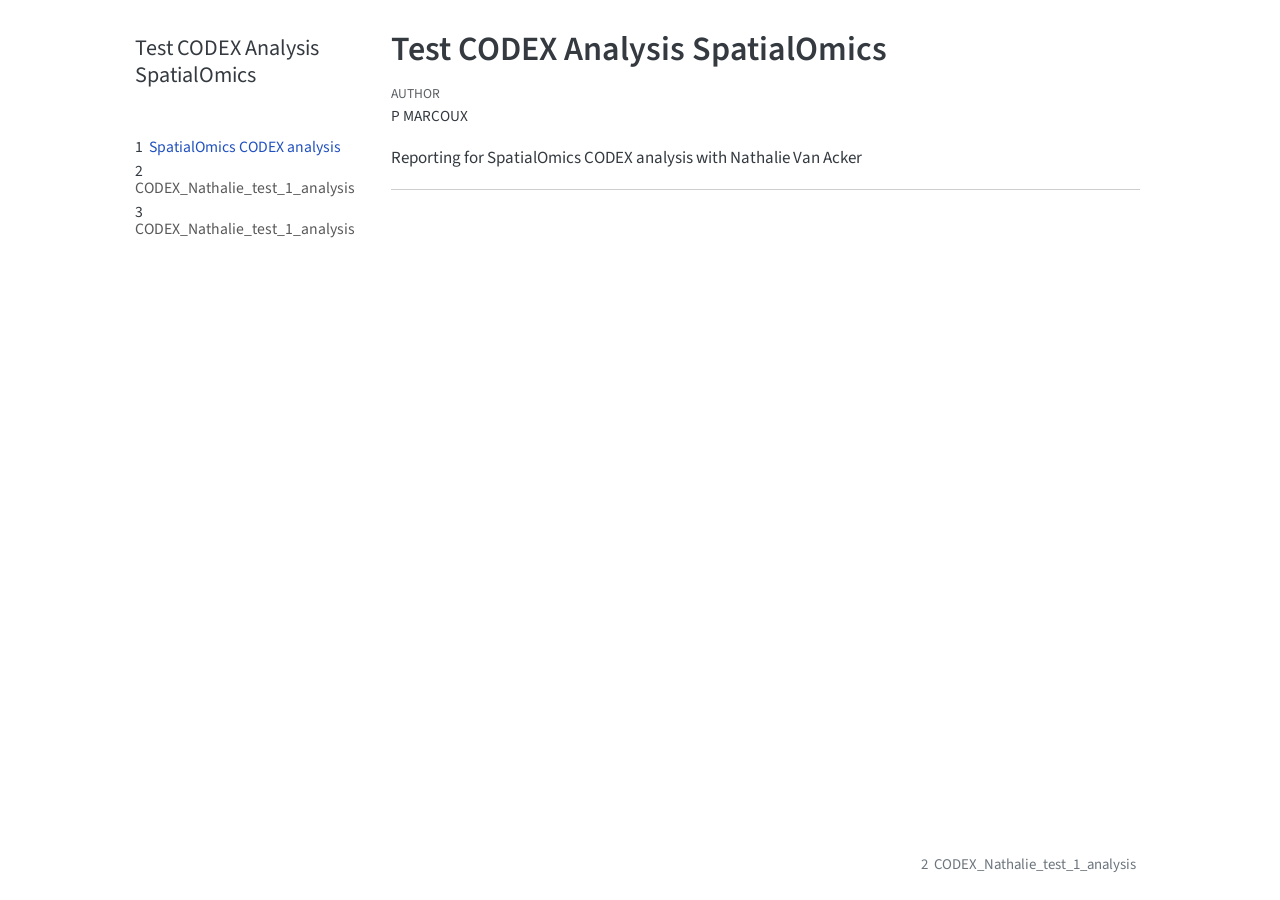
==== index.html @ 2df76d73 "Built site for gh-pages" ====
<!DOCTYPE html>
<html xmlns="http://www.w3.org/1999/xhtml" lang="en" xml:lang="en"><head>

<meta charset="utf-8">
<meta name="generator" content="quarto-1.6.42">

<meta name="viewport" content="width=device-width, initial-scale=1.0, user-scalable=yes">

<meta name="author" content="P MARCOUX">

<title>Test CODEX Analysis SpatialOmics</title>
<style>
code{white-space: pre-wrap;}
span.smallcaps{font-variant: small-caps;}
div.columns{display: flex; gap: min(4vw, 1.5em);}
div.column{flex: auto; overflow-x: auto;}
div.hanging-indent{margin-left: 1.5em; text-indent: -1.5em;}
ul.task-list{list-style: none;}
ul.task-list li input[type="checkbox"] {
  width: 0.8em;
  margin: 0 0.8em 0.2em -1em; /* quarto-specific, see https://github.com/quarto-dev/quarto-cli/issues/4556 */ 
  vertical-align: middle;
}
</style>


<script src="site_libs/quarto-nav/quarto-nav.js"></script>
<script src="site_libs/quarto-nav/headroom.min.js"></script>
<script src="site_libs/clipboard/clipboard.min.js"></script>
<script src="site_libs/quarto-search/autocomplete.umd.js"></script>
<script src="site_libs/quarto-search/fuse.min.js"></script>
<script src="site_libs/quarto-search/quarto-search.js"></script>
<meta name="quarto:offset" content="./">
<link href="./CODEX_Nathalie_test_1_analysis.html" rel="next">
<script src="site_libs/quarto-html/quarto.js"></script>
<script src="site_libs/quarto-html/popper.min.js"></script>
<script src="site_libs/quarto-html/tippy.umd.min.js"></script>
<script src="site_libs/quarto-html/anchor.min.js"></script>
<link href="site_libs/quarto-html/tippy.css" rel="stylesheet">
<link href="site_libs/quarto-html/quarto-syntax-highlighting-2f5df379a58b258e96c21c0638c20c03.css" rel="stylesheet" id="quarto-text-highlighting-styles">
<script src="site_libs/bootstrap/bootstrap.min.js"></script>
<link href="site_libs/bootstrap/bootstrap-icons.css" rel="stylesheet">
<link href="site_libs/bootstrap/bootstrap-05e50158eac16e12f5bbb99f913328eb.min.css" rel="stylesheet" append-hash="true" id="quarto-bootstrap" data-mode="light">
<script id="quarto-search-options" type="application/json">{
  "location": "sidebar",
  "copy-button": false,
  "collapse-after": 3,
  "panel-placement": "start",
  "type": "textbox",
  "limit": 50,
  "keyboard-shortcut": [
    "f",
    "/",
    "s"
  ],
  "show-item-context": false,
  "language": {
    "search-no-results-text": "No results",
    "search-matching-documents-text": "matching documents",
    "search-copy-link-title": "Copy link to search",
    "search-hide-matches-text": "Hide additional matches",
    "search-more-match-text": "more match in this document",
    "search-more-matches-text": "more matches in this document",
    "search-clear-button-title": "Clear",
    "search-text-placeholder": "",
    "search-detached-cancel-button-title": "Cancel",
    "search-submit-button-title": "Submit",
    "search-label": "Search"
  }
}</script>


</head>

<body class="nav-sidebar floating fullcontent">

<div id="quarto-search-results"></div>
  <header id="quarto-header" class="headroom fixed-top">
  <nav class="quarto-secondary-nav">
    <div class="container-fluid d-flex">
      <button type="button" class="quarto-btn-toggle btn" data-bs-toggle="collapse" role="button" data-bs-target=".quarto-sidebar-collapse-item" aria-controls="quarto-sidebar" aria-expanded="false" aria-label="Toggle sidebar navigation" onclick="if (window.quartoToggleHeadroom) { window.quartoToggleHeadroom(); }">
        <i class="bi bi-layout-text-sidebar-reverse"></i>
      </button>
        <nav class="quarto-page-breadcrumbs" aria-label="breadcrumb"><ol class="breadcrumb"><li class="breadcrumb-item"><a href="./index.html"><span class="chapter-number">1</span>&nbsp; <span class="chapter-title">SpatialOmics CODEX analysis</span></a></li></ol></nav>
        <a class="flex-grow-1" role="navigation" data-bs-toggle="collapse" data-bs-target=".quarto-sidebar-collapse-item" aria-controls="quarto-sidebar" aria-expanded="false" aria-label="Toggle sidebar navigation" onclick="if (window.quartoToggleHeadroom) { window.quartoToggleHeadroom(); }">      
        </a>
      <button type="button" class="btn quarto-search-button" aria-label="Search" onclick="window.quartoOpenSearch();">
        <i class="bi bi-search"></i>
      </button>
    </div>
  </nav>
</header>
<!-- content -->
<div id="quarto-content" class="quarto-container page-columns page-rows-contents page-layout-article">
<!-- sidebar -->
  <nav id="quarto-sidebar" class="sidebar collapse collapse-horizontal quarto-sidebar-collapse-item sidebar-navigation floating overflow-auto">
    <div class="pt-lg-2 mt-2 text-left sidebar-header">
    <div class="sidebar-title mb-0 py-0">
      <a href="./">Test CODEX Analysis SpatialOmics</a> 
    </div>
      </div>
        <div class="mt-2 flex-shrink-0 align-items-center">
        <div class="sidebar-search">
        <div id="quarto-search" class="" title="Search"></div>
        </div>
        </div>
    <div class="sidebar-menu-container"> 
    <ul class="list-unstyled mt-1">
        <li class="sidebar-item">
  <div class="sidebar-item-container"> 
  <a href="./index.html" class="sidebar-item-text sidebar-link active">
 <span class="menu-text"><span class="chapter-number">1</span>&nbsp; <span class="chapter-title">SpatialOmics CODEX analysis</span></span></a>
  </div>
</li>
        <li class="sidebar-item">
  <div class="sidebar-item-container"> 
  <a href="./CODEX_Nathalie_test_1_analysis.html" class="sidebar-item-text sidebar-link">
 <span class="menu-text"><span class="chapter-number">2</span>&nbsp; <span class="chapter-title">CODEX_Nathalie_test_1_analysis</span></span></a>
  </div>
</li>
        <li class="sidebar-item">
  <div class="sidebar-item-container"> 
  <a href="./CODEX_Nathalie_test_2_analysis.html" class="sidebar-item-text sidebar-link">
 <span class="menu-text"><span class="chapter-number">3</span>&nbsp; <span class="chapter-title">CODEX_Nathalie_test_1_analysis</span></span></a>
  </div>
</li>
    </ul>
    </div>
</nav>
<div id="quarto-sidebar-glass" class="quarto-sidebar-collapse-item" data-bs-toggle="collapse" data-bs-target=".quarto-sidebar-collapse-item"></div>
<!-- margin-sidebar -->
    
<!-- main -->
<main class="content" id="quarto-document-content">

<header id="title-block-header" class="quarto-title-block default">
<div class="quarto-title">
<h1 class="title">Test CODEX Analysis SpatialOmics</h1>
</div>



<div class="quarto-title-meta">

    <div>
    <div class="quarto-title-meta-heading">Author</div>
    <div class="quarto-title-meta-contents">
             <p>P MARCOUX </p>
          </div>
  </div>
    
  
    
  </div>
  


</header>


<p>Reporting for SpatialOmics CODEX analysis with Nathalie Van Acker</p>
<hr>



</main> <!-- /main -->
<script id="quarto-html-after-body" type="application/javascript">
window.document.addEventListener("DOMContentLoaded", function (event) {
  const toggleBodyColorMode = (bsSheetEl) => {
    const mode = bsSheetEl.getAttribute("data-mode");
    const bodyEl = window.document.querySelector("body");
    if (mode === "dark") {
      bodyEl.classList.add("quarto-dark");
      bodyEl.classList.remove("quarto-light");
    } else {
      bodyEl.classList.add("quarto-light");
      bodyEl.classList.remove("quarto-dark");
    }
  }
  const toggleBodyColorPrimary = () => {
    const bsSheetEl = window.document.querySelector("link#quarto-bootstrap");
    if (bsSheetEl) {
      toggleBodyColorMode(bsSheetEl);
    }
  }
  toggleBodyColorPrimary();  
  const icon = "";
  const anchorJS = new window.AnchorJS();
  anchorJS.options = {
    placement: 'right',
    icon: icon
  };
  anchorJS.add('.anchored');
  const isCodeAnnotation = (el) => {
    for (const clz of el.classList) {
      if (clz.startsWith('code-annotation-')) {                     
        return true;
      }
    }
    return false;
  }
  const onCopySuccess = function(e) {
    // button target
    const button = e.trigger;
    // don't keep focus
    button.blur();
    // flash "checked"
    button.classList.add('code-copy-button-checked');
    var currentTitle = button.getAttribute("title");
    button.setAttribute("title", "Copied!");
    let tooltip;
    if (window.bootstrap) {
      button.setAttribute("data-bs-toggle", "tooltip");
      button.setAttribute("data-bs-placement", "left");
      button.setAttribute("data-bs-title", "Copied!");
      tooltip = new bootstrap.Tooltip(button, 
        { trigger: "manual", 
          customClass: "code-copy-button-tooltip",
          offset: [0, -8]});
      tooltip.show();    
    }
    setTimeout(function() {
      if (tooltip) {
        tooltip.hide();
        button.removeAttribute("data-bs-title");
        button.removeAttribute("data-bs-toggle");
        button.removeAttribute("data-bs-placement");
      }
      button.setAttribute("title", currentTitle);
      button.classList.remove('code-copy-button-checked');
    }, 1000);
    // clear code selection
    e.clearSelection();
  }
  const getTextToCopy = function(trigger) {
      const codeEl = trigger.previousElementSibling.cloneNode(true);
      for (const childEl of codeEl.children) {
        if (isCodeAnnotation(childEl)) {
          childEl.remove();
        }
      }
      return codeEl.innerText;
  }
  const clipboard = new window.ClipboardJS('.code-copy-button:not([data-in-quarto-modal])', {
    text: getTextToCopy
  });
  clipboard.on('success', onCopySuccess);
  if (window.document.getElementById('quarto-embedded-source-code-modal')) {
    const clipboardModal = new window.ClipboardJS('.code-copy-button[data-in-quarto-modal]', {
      text: getTextToCopy,
      container: window.document.getElementById('quarto-embedded-source-code-modal')
    });
    clipboardModal.on('success', onCopySuccess);
  }
    var localhostRegex = new RegExp(/^(?:http|https):\/\/localhost\:?[0-9]*\//);
    var mailtoRegex = new RegExp(/^mailto:/);
      var filterRegex = new RegExp('/' + window.location.host + '/');
    var isInternal = (href) => {
        return filterRegex.test(href) || localhostRegex.test(href) || mailtoRegex.test(href);
    }
    // Inspect non-navigation links and adorn them if external
 	var links = window.document.querySelectorAll('a[href]:not(.nav-link):not(.navbar-brand):not(.toc-action):not(.sidebar-link):not(.sidebar-item-toggle):not(.pagination-link):not(.no-external):not([aria-hidden]):not(.dropdown-item):not(.quarto-navigation-tool):not(.about-link)');
    for (var i=0; i<links.length; i++) {
      const link = links[i];
      if (!isInternal(link.href)) {
        // undo the damage that might have been done by quarto-nav.js in the case of
        // links that we want to consider external
        if (link.dataset.originalHref !== undefined) {
          link.href = link.dataset.originalHref;
        }
      }
    }
  function tippyHover(el, contentFn, onTriggerFn, onUntriggerFn) {
    const config = {
      allowHTML: true,
      maxWidth: 500,
      delay: 100,
      arrow: false,
      appendTo: function(el) {
          return el.parentElement;
      },
      interactive: true,
      interactiveBorder: 10,
      theme: 'quarto',
      placement: 'bottom-start',
    };
    if (contentFn) {
      config.content = contentFn;
    }
    if (onTriggerFn) {
      config.onTrigger = onTriggerFn;
    }
    if (onUntriggerFn) {
      config.onUntrigger = onUntriggerFn;
    }
    window.tippy(el, config); 
  }
  const noterefs = window.document.querySelectorAll('a[role="doc-noteref"]');
  for (var i=0; i<noterefs.length; i++) {
    const ref = noterefs[i];
    tippyHover(ref, function() {
      // use id or data attribute instead here
      let href = ref.getAttribute('data-footnote-href') || ref.getAttribute('href');
      try { href = new URL(href).hash; } catch {}
      const id = href.replace(/^#\/?/, "");
      const note = window.document.getElementById(id);
      if (note) {
        return note.innerHTML;
      } else {
        return "";
      }
    });
  }
  const xrefs = window.document.querySelectorAll('a.quarto-xref');
  const processXRef = (id, note) => {
    // Strip column container classes
    const stripColumnClz = (el) => {
      el.classList.remove("page-full", "page-columns");
      if (el.children) {
        for (const child of el.children) {
          stripColumnClz(child);
        }
      }
    }
    stripColumnClz(note)
    if (id === null || id.startsWith('sec-')) {
      // Special case sections, only their first couple elements
      const container = document.createElement("div");
      if (note.children && note.children.length > 2) {
        container.appendChild(note.children[0].cloneNode(true));
        for (let i = 1; i < note.children.length; i++) {
          const child = note.children[i];
          if (child.tagName === "P" && child.innerText === "") {
            continue;
          } else {
            container.appendChild(child.cloneNode(true));
            break;
          }
        }
        if (window.Quarto?.typesetMath) {
          window.Quarto.typesetMath(container);
        }
        return container.innerHTML
      } else {
        if (window.Quarto?.typesetMath) {
          window.Quarto.typesetMath(note);
        }
        return note.innerHTML;
      }
    } else {
      // Remove any anchor links if they are present
      const anchorLink = note.querySelector('a.anchorjs-link');
      if (anchorLink) {
        anchorLink.remove();
      }
      if (window.Quarto?.typesetMath) {
        window.Quarto.typesetMath(note);
      }
      if (note.classList.contains("callout")) {
        return note.outerHTML;
      } else {
        return note.innerHTML;
      }
    }
  }
  for (var i=0; i<xrefs.length; i++) {
    const xref = xrefs[i];
    tippyHover(xref, undefined, function(instance) {
      instance.disable();
      let url = xref.getAttribute('href');
      let hash = undefined; 
      if (url.startsWith('#')) {
        hash = url;
      } else {
        try { hash = new URL(url).hash; } catch {}
      }
      if (hash) {
        const id = hash.replace(/^#\/?/, "");
        const note = window.document.getElementById(id);
        if (note !== null) {
          try {
            const html = processXRef(id, note.cloneNode(true));
            instance.setContent(html);
          } finally {
            instance.enable();
            instance.show();
          }
        } else {
          // See if we can fetch this
          fetch(url.split('#')[0])
          .then(res => res.text())
          .then(html => {
            const parser = new DOMParser();
            const htmlDoc = parser.parseFromString(html, "text/html");
            const note = htmlDoc.getElementById(id);
            if (note !== null) {
              const html = processXRef(id, note);
              instance.setContent(html);
            } 
          }).finally(() => {
            instance.enable();
            instance.show();
          });
        }
      } else {
        // See if we can fetch a full url (with no hash to target)
        // This is a special case and we should probably do some content thinning / targeting
        fetch(url)
        .then(res => res.text())
        .then(html => {
          const parser = new DOMParser();
          const htmlDoc = parser.parseFromString(html, "text/html");
          const note = htmlDoc.querySelector('main.content');
          if (note !== null) {
            // This should only happen for chapter cross references
            // (since there is no id in the URL)
            // remove the first header
            if (note.children.length > 0 && note.children[0].tagName === "HEADER") {
              note.children[0].remove();
            }
            const html = processXRef(null, note);
            instance.setContent(html);
          } 
        }).finally(() => {
          instance.enable();
          instance.show();
        });
      }
    }, function(instance) {
    });
  }
      let selectedAnnoteEl;
      const selectorForAnnotation = ( cell, annotation) => {
        let cellAttr = 'data-code-cell="' + cell + '"';
        let lineAttr = 'data-code-annotation="' +  annotation + '"';
        const selector = 'span[' + cellAttr + '][' + lineAttr + ']';
        return selector;
      }
      const selectCodeLines = (annoteEl) => {
        const doc = window.document;
        const targetCell = annoteEl.getAttribute("data-target-cell");
        const targetAnnotation = annoteEl.getAttribute("data-target-annotation");
        const annoteSpan = window.document.querySelector(selectorForAnnotation(targetCell, targetAnnotation));
        const lines = annoteSpan.getAttribute("data-code-lines").split(",");
        const lineIds = lines.map((line) => {
          return targetCell + "-" + line;
        })
        let top = null;
        let height = null;
        let parent = null;
        if (lineIds.length > 0) {
            //compute the position of the single el (top and bottom and make a div)
            const el = window.document.getElementById(lineIds[0]);
            top = el.offsetTop;
            height = el.offsetHeight;
            parent = el.parentElement.parentElement;
          if (lineIds.length > 1) {
            const lastEl = window.document.getElementById(lineIds[lineIds.length - 1]);
            const bottom = lastEl.offsetTop + lastEl.offsetHeight;
            height = bottom - top;
          }
          if (top !== null && height !== null && parent !== null) {
            // cook up a div (if necessary) and position it 
            let div = window.document.getElementById("code-annotation-line-highlight");
            if (div === null) {
              div = window.document.createElement("div");
              div.setAttribute("id", "code-annotation-line-highlight");
              div.style.position = 'absolute';
              parent.appendChild(div);
            }
            div.style.top = top - 2 + "px";
            div.style.height = height + 4 + "px";
            div.style.left = 0;
            let gutterDiv = window.document.getElementById("code-annotation-line-highlight-gutter");
            if (gutterDiv === null) {
              gutterDiv = window.document.createElement("div");
              gutterDiv.setAttribute("id", "code-annotation-line-highlight-gutter");
              gutterDiv.style.position = 'absolute';
              const codeCell = window.document.getElementById(targetCell);
              const gutter = codeCell.querySelector('.code-annotation-gutter');
              gutter.appendChild(gutterDiv);
            }
            gutterDiv.style.top = top - 2 + "px";
            gutterDiv.style.height = height + 4 + "px";
          }
          selectedAnnoteEl = annoteEl;
        }
      };
      const unselectCodeLines = () => {
        const elementsIds = ["code-annotation-line-highlight", "code-annotation-line-highlight-gutter"];
        elementsIds.forEach((elId) => {
          const div = window.document.getElementById(elId);
          if (div) {
            div.remove();
          }
        });
        selectedAnnoteEl = undefined;
      };
        // Handle positioning of the toggle
    window.addEventListener(
      "resize",
      throttle(() => {
        elRect = undefined;
        if (selectedAnnoteEl) {
          selectCodeLines(selectedAnnoteEl);
        }
      }, 10)
    );
    function throttle(fn, ms) {
    let throttle = false;
    let timer;
      return (...args) => {
        if(!throttle) { // first call gets through
            fn.apply(this, args);
            throttle = true;
        } else { // all the others get throttled
            if(timer) clearTimeout(timer); // cancel #2
            timer = setTimeout(() => {
              fn.apply(this, args);
              timer = throttle = false;
            }, ms);
        }
      };
    }
      // Attach click handler to the DT
      const annoteDls = window.document.querySelectorAll('dt[data-target-cell]');
      for (const annoteDlNode of annoteDls) {
        annoteDlNode.addEventListener('click', (event) => {
          const clickedEl = event.target;
          if (clickedEl !== selectedAnnoteEl) {
            unselectCodeLines();
            const activeEl = window.document.querySelector('dt[data-target-cell].code-annotation-active');
            if (activeEl) {
              activeEl.classList.remove('code-annotation-active');
            }
            selectCodeLines(clickedEl);
            clickedEl.classList.add('code-annotation-active');
          } else {
            // Unselect the line
            unselectCodeLines();
            clickedEl.classList.remove('code-annotation-active');
          }
        });
      }
  const findCites = (el) => {
    const parentEl = el.parentElement;
    if (parentEl) {
      const cites = parentEl.dataset.cites;
      if (cites) {
        return {
          el,
          cites: cites.split(' ')
        };
      } else {
        return findCites(el.parentElement)
      }
    } else {
      return undefined;
    }
  };
  var bibliorefs = window.document.querySelectorAll('a[role="doc-biblioref"]');
  for (var i=0; i<bibliorefs.length; i++) {
    const ref = bibliorefs[i];
    const citeInfo = findCites(ref);
    if (citeInfo) {
      tippyHover(citeInfo.el, function() {
        var popup = window.document.createElement('div');
        citeInfo.cites.forEach(function(cite) {
          var citeDiv = window.document.createElement('div');
          citeDiv.classList.add('hanging-indent');
          citeDiv.classList.add('csl-entry');
          var biblioDiv = window.document.getElementById('ref-' + cite);
          if (biblioDiv) {
            citeDiv.innerHTML = biblioDiv.innerHTML;
          }
          popup.appendChild(citeDiv);
        });
        return popup.innerHTML;
      });
    }
  }
});
</script>
<nav class="page-navigation">
  <div class="nav-page nav-page-previous">
  </div>
  <div class="nav-page nav-page-next">
      <a href="./CODEX_Nathalie_test_1_analysis.html" class="pagination-link" aria-label="CODEX_Nathalie_test_1_analysis">
        <span class="nav-page-text"><span class="chapter-number">2</span>&nbsp; <span class="chapter-title">CODEX_Nathalie_test_1_analysis</span></span> <i class="bi bi-arrow-right-short"></i>
      </a>
  </div>
</nav>
</div> <!-- /content -->




</body></html>
---- site_libs/quarto-html/tippy.css ----
.tippy-box[data-animation=fade][data-state=hidden]{opacity:0}[data-tippy-root]{max-width:calc(100vw - 10px)}.tippy-box{position:relative;background-color:#333;color:#fff;border-radius:4px;font-size:14px;line-height:1.4;white-space:normal;outline:0;transition-property:transform,visibility,opacity}.tippy-box[data-placement^=top]>.tippy-arrow{bottom:0}.tippy-box[data-placement^=top]>.tippy-arrow:before{bottom:-7px;left:0;border-width:8px 8px 0;border-top-color:initial;transform-origin:center top}.tippy-box[data-placement^=bottom]>.tippy-arrow{top:0}.tippy-box[data-placement^=bottom]>.tippy-arrow:before{top:-7px;left:0;border-width:0 8px 8px;border-bottom-color:initial;transform-origin:center bottom}.tippy-box[data-placement^=left]>.tippy-arrow{right:0}.tippy-box[data-placement^=left]>.tippy-arrow:before{border-width:8px 0 8px 8px;border-left-color:initial;right:-7px;transform-origin:center left}.tippy-box[data-placement^=right]>.tippy-arrow{left:0}.tippy-box[data-placement^=right]>.tippy-arrow:before{left:-7px;border-width:8px 8px 8px 0;border-right-color:initial;transform-origin:center right}.tippy-box[data-inertia][data-state=visible]{transition-timing-function:cubic-bezier(.54,1.5,.38,1.11)}.tippy-arrow{width:16px;height:16px;color:#333}.tippy-arrow:before{content:"";position:absolute;border-color:transparent;border-style:solid}.tippy-content{position:relative;padding:5px 9px;z-index:1}
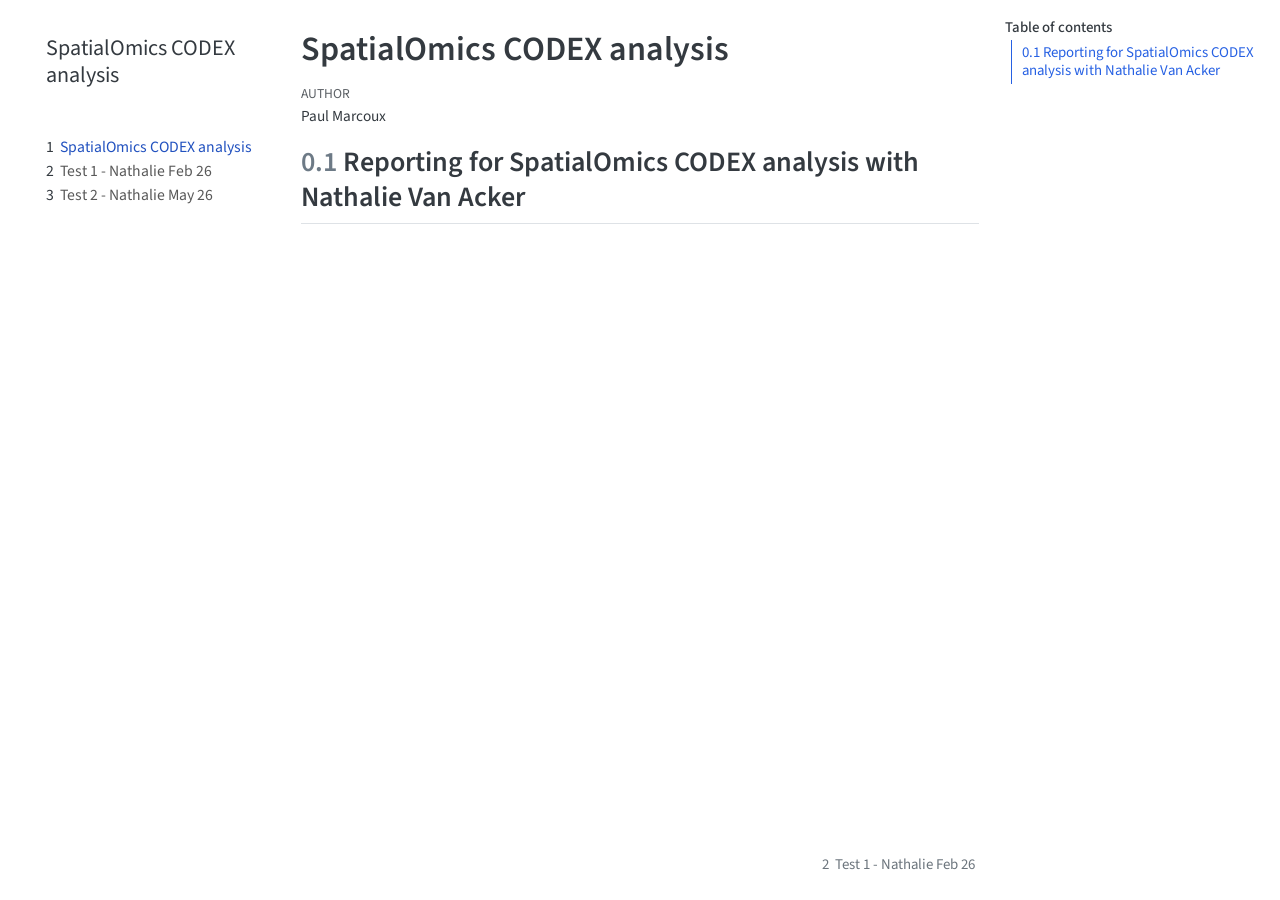
==== commit 8e96398b: "Built site for gh-pages" ====
--- a/index.html
+++ b/index.html
@@ -6,9 +6,9 @@
 
 <meta name="viewport" content="width=device-width, initial-scale=1.0, user-scalable=yes">
 
-<meta name="author" content="P MARCOUX">
-
-<title>Test CODEX Analysis SpatialOmics</title>
+<meta name="author" content="Paul Marcoux">
+
+<title>SpatialOmics CODEX analysis</title>
 <style>
 code{white-space: pre-wrap;}
 span.smallcaps{font-variant: small-caps;}
@@ -72,7 +72,7 @@
 
 </head>
 
-<body class="nav-sidebar floating fullcontent">
+<body class="nav-sidebar floating">
 
 <div id="quarto-search-results"></div>
   <header id="quarto-header" class="headroom fixed-top">
@@ -96,7 +96,7 @@
   <nav id="quarto-sidebar" class="sidebar collapse collapse-horizontal quarto-sidebar-collapse-item sidebar-navigation floating overflow-auto">
     <div class="pt-lg-2 mt-2 text-left sidebar-header">
     <div class="sidebar-title mb-0 py-0">
-      <a href="./">Test CODEX Analysis SpatialOmics</a> 
+      <a href="./">SpatialOmics CODEX analysis</a> 
     </div>
       </div>
         <div class="mt-2 flex-shrink-0 align-items-center">
@@ -115,13 +115,13 @@
         <li class="sidebar-item">
   <div class="sidebar-item-container"> 
   <a href="./CODEX_Nathalie_test_1_analysis.html" class="sidebar-item-text sidebar-link">
- <span class="menu-text"><span class="chapter-number">2</span>&nbsp; <span class="chapter-title">CODEX_Nathalie_test_1_analysis</span></span></a>
+ <span class="menu-text"><span class="chapter-number">2</span>&nbsp; <span class="chapter-title">Test 1 - Nathalie Feb 26</span></span></a>
   </div>
 </li>
         <li class="sidebar-item">
   <div class="sidebar-item-container"> 
   <a href="./CODEX_Nathalie_test_2_analysis.html" class="sidebar-item-text sidebar-link">
- <span class="menu-text"><span class="chapter-number">3</span>&nbsp; <span class="chapter-title">CODEX_Nathalie_test_1_analysis</span></span></a>
+ <span class="menu-text"><span class="chapter-number">3</span>&nbsp; <span class="chapter-title">Test 2 - Nathalie May 26</span></span></a>
   </div>
 </li>
     </ul>
@@ -129,13 +129,21 @@
 </nav>
 <div id="quarto-sidebar-glass" class="quarto-sidebar-collapse-item" data-bs-toggle="collapse" data-bs-target=".quarto-sidebar-collapse-item"></div>
 <!-- margin-sidebar -->
-    
+    <div id="quarto-margin-sidebar" class="sidebar margin-sidebar">
+        <nav id="TOC" role="doc-toc" class="toc-active">
+    <h2 id="toc-title">Table of contents</h2>
+   
+  <ul>
+  <li><a href="#reporting-for-spatialomics-codex-analysis-with-nathalie-van-acker" id="toc-reporting-for-spatialomics-codex-analysis-with-nathalie-van-acker" class="nav-link active" data-scroll-target="#reporting-for-spatialomics-codex-analysis-with-nathalie-van-acker"><span class="header-section-number">0.1</span> Reporting for SpatialOmics CODEX analysis with Nathalie Van Acker</a></li>
+  </ul>
+</nav>
+    </div>
 <!-- main -->
 <main class="content" id="quarto-document-content">
 
 <header id="title-block-header" class="quarto-title-block default">
 <div class="quarto-title">
-<h1 class="title">Test CODEX Analysis SpatialOmics</h1>
+<h1 class="title">SpatialOmics CODEX analysis</h1>
 </div>
 
 
@@ -145,7 +153,7 @@
     <div>
     <div class="quarto-title-meta-heading">Author</div>
     <div class="quarto-title-meta-contents">
-             <p>P MARCOUX </p>
+             <p>Paul Marcoux </p>
           </div>
   </div>
     
@@ -158,10 +166,11 @@
 </header>
 
 
-<p>Reporting for SpatialOmics CODEX analysis with Nathalie Van Acker</p>
-<hr>
-
-
+<section id="reporting-for-spatialomics-codex-analysis-with-nathalie-van-acker" class="level2" data-number="0.1">
+<h2 data-number="0.1" class="anchored" data-anchor-id="reporting-for-spatialomics-codex-analysis-with-nathalie-van-acker"><span class="header-section-number">0.1</span> Reporting for SpatialOmics CODEX analysis with Nathalie Van Acker</h2>
+
+
+</section>
 
 </main> <!-- /main -->
 <script id="quarto-html-after-body" type="application/javascript">
@@ -585,8 +594,8 @@
   <div class="nav-page nav-page-previous">
   </div>
   <div class="nav-page nav-page-next">
-      <a href="./CODEX_Nathalie_test_1_analysis.html" class="pagination-link" aria-label="CODEX_Nathalie_test_1_analysis">
-        <span class="nav-page-text"><span class="chapter-number">2</span>&nbsp; <span class="chapter-title">CODEX_Nathalie_test_1_analysis</span></span> <i class="bi bi-arrow-right-short"></i>
+      <a href="./CODEX_Nathalie_test_1_analysis.html" class="pagination-link" aria-label="Test 1 - Nathalie Feb 26">
+        <span class="nav-page-text"><span class="chapter-number">2</span>&nbsp; <span class="chapter-title">Test 1 - Nathalie Feb 26</span></span> <i class="bi bi-arrow-right-short"></i>
       </a>
   </div>
 </nav>
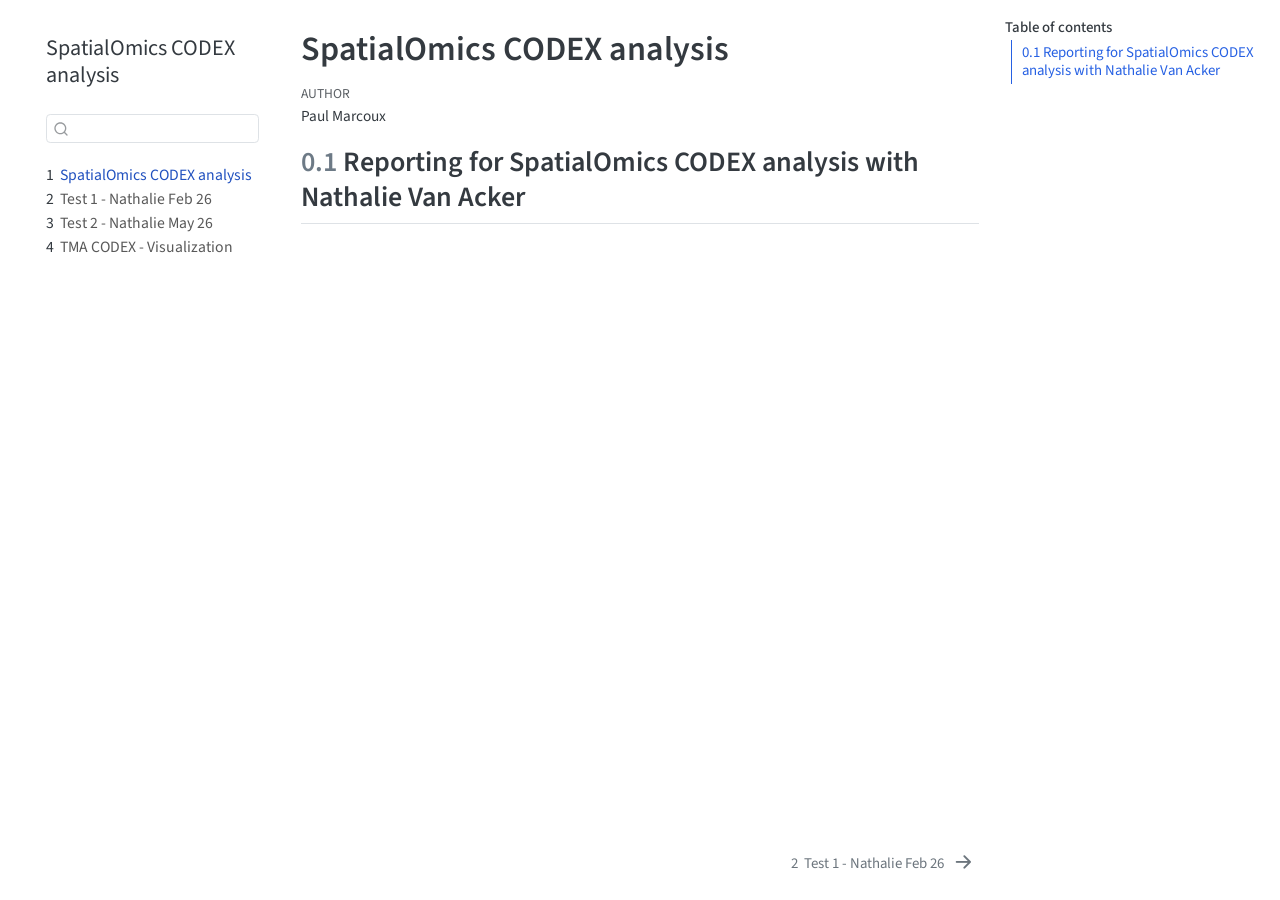
==== commit 420caec7: "Built site for gh-pages" ====
--- a/index.html
+++ b/index.html
@@ -2,7 +2,7 @@
 <html xmlns="http://www.w3.org/1999/xhtml" lang="en" xml:lang="en"><head>
 
 <meta charset="utf-8">
-<meta name="generator" content="quarto-1.6.42">
+<meta name="generator" content="quarto-1.9.38">
 
 <meta name="viewport" content="width=device-width, initial-scale=1.0, user-scalable=yes">
 
@@ -10,6 +10,9 @@
 
 <title>SpatialOmics CODEX analysis</title>
 <style>
+/* Default styles provided by pandoc.
+** See https://pandoc.org/MANUAL.html#variables-for-html for config info.
+*/
 code{white-space: pre-wrap;}
 span.smallcaps{font-variant: small-caps;}
 div.columns{display: flex; gap: min(4vw, 1.5em);}
@@ -32,15 +35,16 @@
 <script src="site_libs/quarto-search/quarto-search.js"></script>
 <meta name="quarto:offset" content="./">
 <link href="./CODEX_Nathalie_test_1_analysis.html" rel="next">
-<script src="site_libs/quarto-html/quarto.js"></script>
+<script src="site_libs/quarto-html/quarto.js" type="module"></script>
+<script src="site_libs/quarto-html/tabsets/tabsets.js" type="module"></script>
 <script src="site_libs/quarto-html/popper.min.js"></script>
 <script src="site_libs/quarto-html/tippy.umd.min.js"></script>
 <script src="site_libs/quarto-html/anchor.min.js"></script>
 <link href="site_libs/quarto-html/tippy.css" rel="stylesheet">
-<link href="site_libs/quarto-html/quarto-syntax-highlighting-2f5df379a58b258e96c21c0638c20c03.css" rel="stylesheet" id="quarto-text-highlighting-styles">
+<link href="site_libs/quarto-html/quarto-syntax-highlighting-15634bcf2e68342d4ad2dfa704d543f6.css" rel="stylesheet" id="quarto-text-highlighting-styles">
 <script src="site_libs/bootstrap/bootstrap.min.js"></script>
 <link href="site_libs/bootstrap/bootstrap-icons.css" rel="stylesheet">
-<link href="site_libs/bootstrap/bootstrap-05e50158eac16e12f5bbb99f913328eb.min.css" rel="stylesheet" append-hash="true" id="quarto-bootstrap" data-mode="light">
+<link href="site_libs/bootstrap/bootstrap-631496449bf32ff9b0bb69a6bfd9195d.min.css" rel="stylesheet" append-hash="true" id="quarto-bootstrap" data-mode="light">
 <script id="quarto-search-options" type="application/json">{
   "location": "sidebar",
   "copy-button": false,
@@ -72,7 +76,7 @@
 
 </head>
 
-<body class="nav-sidebar floating">
+<body class="nav-sidebar floating quarto-light">
 
 <div id="quarto-search-results"></div>
   <header id="quarto-header" class="headroom fixed-top">
@@ -124,6 +128,12 @@
  <span class="menu-text"><span class="chapter-number">3</span>&nbsp; <span class="chapter-title">Test 2 - Nathalie May 26</span></span></a>
   </div>
 </li>
+        <li class="sidebar-item">
+  <div class="sidebar-item-container"> 
+  <a href="./CODEX_TMA_visualization.html" class="sidebar-item-text sidebar-link">
+ <span class="menu-text"><span class="chapter-number">4</span>&nbsp; <span class="chapter-title">TMA CODEX - Visualization</span></span></a>
+  </div>
+</li>
     </ul>
     </div>
 </nav>
@@ -174,236 +184,243 @@
 
 </main> <!-- /main -->
 <script id="quarto-html-after-body" type="application/javascript">
-window.document.addEventListener("DOMContentLoaded", function (event) {
-  const toggleBodyColorMode = (bsSheetEl) => {
-    const mode = bsSheetEl.getAttribute("data-mode");
-    const bodyEl = window.document.querySelector("body");
-    if (mode === "dark") {
-      bodyEl.classList.add("quarto-dark");
-      bodyEl.classList.remove("quarto-light");
-    } else {
-      bodyEl.classList.add("quarto-light");
-      bodyEl.classList.remove("quarto-dark");
-    }
-  }
-  const toggleBodyColorPrimary = () => {
-    const bsSheetEl = window.document.querySelector("link#quarto-bootstrap");
-    if (bsSheetEl) {
-      toggleBodyColorMode(bsSheetEl);
-    }
-  }
-  toggleBodyColorPrimary();  
-  const icon = "";
-  const anchorJS = new window.AnchorJS();
-  anchorJS.options = {
-    placement: 'right',
-    icon: icon
-  };
-  anchorJS.add('.anchored');
-  const isCodeAnnotation = (el) => {
-    for (const clz of el.classList) {
-      if (clz.startsWith('code-annotation-')) {                     
-        return true;
-      }
-    }
-    return false;
-  }
-  const onCopySuccess = function(e) {
-    // button target
-    const button = e.trigger;
-    // don't keep focus
-    button.blur();
-    // flash "checked"
-    button.classList.add('code-copy-button-checked');
-    var currentTitle = button.getAttribute("title");
-    button.setAttribute("title", "Copied!");
-    let tooltip;
-    if (window.bootstrap) {
-      button.setAttribute("data-bs-toggle", "tooltip");
-      button.setAttribute("data-bs-placement", "left");
-      button.setAttribute("data-bs-title", "Copied!");
-      tooltip = new bootstrap.Tooltip(button, 
-        { trigger: "manual", 
-          customClass: "code-copy-button-tooltip",
-          offset: [0, -8]});
-      tooltip.show();    
-    }
-    setTimeout(function() {
-      if (tooltip) {
-        tooltip.hide();
-        button.removeAttribute("data-bs-title");
-        button.removeAttribute("data-bs-toggle");
-        button.removeAttribute("data-bs-placement");
-      }
-      button.setAttribute("title", currentTitle);
-      button.classList.remove('code-copy-button-checked');
-    }, 1000);
-    // clear code selection
-    e.clearSelection();
-  }
-  const getTextToCopy = function(trigger) {
-      const codeEl = trigger.previousElementSibling.cloneNode(true);
+  window.document.addEventListener("DOMContentLoaded", function (event) {
+    const icon = "";
+    const anchorJS = new window.AnchorJS();
+    anchorJS.options = {
+      placement: 'right',
+      icon: icon
+    };
+    anchorJS.add('.anchored');
+    const isCodeAnnotation = (el) => {
+      for (const clz of el.classList) {
+        if (clz.startsWith('code-annotation-')) {                     
+          return true;
+        }
+      }
+      return false;
+    }
+    const onCopySuccess = function(e) {
+      // button target
+      const button = e.trigger;
+      // don't keep focus
+      button.blur();
+      // flash "checked"
+      button.classList.add('code-copy-button-checked');
+      var currentTitle = button.getAttribute("title");
+      button.setAttribute("title", "Copied!");
+      let tooltip;
+      if (window.bootstrap) {
+        button.setAttribute("data-bs-toggle", "tooltip");
+        button.setAttribute("data-bs-placement", "left");
+        button.setAttribute("data-bs-title", "Copied!");
+        tooltip = new bootstrap.Tooltip(button, 
+          { trigger: "manual", 
+            customClass: "code-copy-button-tooltip",
+            offset: [0, -8]});
+        tooltip.show();    
+      }
+      setTimeout(function() {
+        if (tooltip) {
+          tooltip.hide();
+          button.removeAttribute("data-bs-title");
+          button.removeAttribute("data-bs-toggle");
+          button.removeAttribute("data-bs-placement");
+        }
+        button.setAttribute("title", currentTitle);
+        button.classList.remove('code-copy-button-checked');
+      }, 1000);
+      // clear code selection
+      e.clearSelection();
+    }
+    const getTextToCopy = function(trigger) {
+      const outerScaffold = trigger.parentElement.cloneNode(true);
+      const codeEl = outerScaffold.querySelector('code');
       for (const childEl of codeEl.children) {
         if (isCodeAnnotation(childEl)) {
           childEl.remove();
         }
       }
       return codeEl.innerText;
-  }
-  const clipboard = new window.ClipboardJS('.code-copy-button:not([data-in-quarto-modal])', {
-    text: getTextToCopy
-  });
-  clipboard.on('success', onCopySuccess);
-  if (window.document.getElementById('quarto-embedded-source-code-modal')) {
-    const clipboardModal = new window.ClipboardJS('.code-copy-button[data-in-quarto-modal]', {
-      text: getTextToCopy,
-      container: window.document.getElementById('quarto-embedded-source-code-modal')
+    }
+    const clipboard = new window.ClipboardJS('.code-copy-button:not([data-in-quarto-modal])', {
+      text: getTextToCopy
     });
-    clipboardModal.on('success', onCopySuccess);
-  }
-    var localhostRegex = new RegExp(/^(?:http|https):\/\/localhost\:?[0-9]*\//);
-    var mailtoRegex = new RegExp(/^mailto:/);
-      var filterRegex = new RegExp('/' + window.location.host + '/');
-    var isInternal = (href) => {
-        return filterRegex.test(href) || localhostRegex.test(href) || mailtoRegex.test(href);
-    }
-    // Inspect non-navigation links and adorn them if external
- 	var links = window.document.querySelectorAll('a[href]:not(.nav-link):not(.navbar-brand):not(.toc-action):not(.sidebar-link):not(.sidebar-item-toggle):not(.pagination-link):not(.no-external):not([aria-hidden]):not(.dropdown-item):not(.quarto-navigation-tool):not(.about-link)');
-    for (var i=0; i<links.length; i++) {
-      const link = links[i];
-      if (!isInternal(link.href)) {
-        // undo the damage that might have been done by quarto-nav.js in the case of
-        // links that we want to consider external
-        if (link.dataset.originalHref !== undefined) {
-          link.href = link.dataset.originalHref;
-        }
-      }
-    }
-  function tippyHover(el, contentFn, onTriggerFn, onUntriggerFn) {
-    const config = {
-      allowHTML: true,
-      maxWidth: 500,
-      delay: 100,
-      arrow: false,
-      appendTo: function(el) {
-          return el.parentElement;
-      },
-      interactive: true,
-      interactiveBorder: 10,
-      theme: 'quarto',
-      placement: 'bottom-start',
-    };
-    if (contentFn) {
-      config.content = contentFn;
-    }
-    if (onTriggerFn) {
-      config.onTrigger = onTriggerFn;
-    }
-    if (onUntriggerFn) {
-      config.onUntrigger = onUntriggerFn;
-    }
-    window.tippy(el, config); 
-  }
-  const noterefs = window.document.querySelectorAll('a[role="doc-noteref"]');
-  for (var i=0; i<noterefs.length; i++) {
-    const ref = noterefs[i];
-    tippyHover(ref, function() {
-      // use id or data attribute instead here
-      let href = ref.getAttribute('data-footnote-href') || ref.getAttribute('href');
-      try { href = new URL(href).hash; } catch {}
-      const id = href.replace(/^#\/?/, "");
-      const note = window.document.getElementById(id);
-      if (note) {
-        return note.innerHTML;
+    clipboard.on('success', onCopySuccess);
+    if (window.document.getElementById('quarto-embedded-source-code-modal')) {
+      const clipboardModal = new window.ClipboardJS('.code-copy-button[data-in-quarto-modal]', {
+        text: getTextToCopy,
+        container: window.document.getElementById('quarto-embedded-source-code-modal')
+      });
+      clipboardModal.on('success', onCopySuccess);
+    }
+      var localhostRegex = new RegExp(/^(?:http|https):\/\/localhost\:?[0-9]*\//);
+      var mailtoRegex = new RegExp(/^mailto:/);
+        var filterRegex = new RegExp('/' + window.location.host + '/');
+      var isInternal = (href) => {
+          return filterRegex.test(href) || localhostRegex.test(href) || mailtoRegex.test(href);
+      }
+      // Inspect non-navigation links and adorn them if external
+     var links = window.document.querySelectorAll('a[href]:not(.nav-link):not(.navbar-brand):not(.toc-action):not(.sidebar-link):not(.sidebar-item-toggle):not(.pagination-link):not(.no-external):not([aria-hidden]):not(.dropdown-item):not(.quarto-navigation-tool):not(.about-link)');
+      for (var i=0; i<links.length; i++) {
+        const link = links[i];
+        if (!isInternal(link.href)) {
+          // undo the damage that might have been done by quarto-nav.js in the case of
+          // links that we want to consider external
+          if (link.dataset.originalHref !== undefined) {
+            link.href = link.dataset.originalHref;
+          }
+        }
+      }
+    function tippyHover(el, contentFn, onTriggerFn, onUntriggerFn) {
+      const config = {
+        allowHTML: true,
+        maxWidth: 500,
+        delay: 100,
+        arrow: false,
+        appendTo: function(el) {
+            return el.parentElement;
+        },
+        interactive: true,
+        interactiveBorder: 10,
+        theme: 'quarto',
+        placement: 'bottom-start',
+      };
+      if (contentFn) {
+        config.content = contentFn;
+      }
+      if (onTriggerFn) {
+        config.onTrigger = onTriggerFn;
+      }
+      if (onUntriggerFn) {
+        config.onUntrigger = onUntriggerFn;
+      }
+      window.tippy(el, config); 
+    }
+    const noterefs = window.document.querySelectorAll('a[role="doc-noteref"]');
+    for (var i=0; i<noterefs.length; i++) {
+      const ref = noterefs[i];
+      tippyHover(ref, function() {
+        // use id or data attribute instead here
+        let href = ref.getAttribute('data-footnote-href') || ref.getAttribute('href');
+        try { href = new URL(href).hash; } catch {}
+        const id = href.replace(/^#\/?/, "");
+        const note = window.document.getElementById(id);
+        if (note) {
+          return note.innerHTML;
+        } else {
+          return "";
+        }
+      });
+    }
+    const xrefs = window.document.querySelectorAll('a.quarto-xref');
+    const processXRef = (id, note) => {
+      // Strip column container classes
+      const stripColumnClz = (el) => {
+        el.classList.remove("page-full", "page-columns");
+        if (el.children) {
+          for (const child of el.children) {
+            stripColumnClz(child);
+          }
+        }
+      }
+      stripColumnClz(note)
+      if (id === null || id.startsWith('sec-')) {
+        // Special case sections, only their first couple elements
+        const container = document.createElement("div");
+        if (note.children && note.children.length > 2) {
+          container.appendChild(note.children[0].cloneNode(true));
+          for (let i = 1; i < note.children.length; i++) {
+            const child = note.children[i];
+            if (child.tagName === "P" && child.innerText === "") {
+              continue;
+            } else {
+              container.appendChild(child.cloneNode(true));
+              break;
+            }
+          }
+          if (window.Quarto?.typesetMath) {
+            window.Quarto.typesetMath(container);
+          }
+          return container.innerHTML
+        } else {
+          if (window.Quarto?.typesetMath) {
+            window.Quarto.typesetMath(note);
+          }
+          return note.innerHTML;
+        }
       } else {
-        return "";
-      }
-    });
-  }
-  const xrefs = window.document.querySelectorAll('a.quarto-xref');
-  const processXRef = (id, note) => {
-    // Strip column container classes
-    const stripColumnClz = (el) => {
-      el.classList.remove("page-full", "page-columns");
-      if (el.children) {
-        for (const child of el.children) {
-          stripColumnClz(child);
-        }
-      }
-    }
-    stripColumnClz(note)
-    if (id === null || id.startsWith('sec-')) {
-      // Special case sections, only their first couple elements
-      const container = document.createElement("div");
-      if (note.children && note.children.length > 2) {
-        container.appendChild(note.children[0].cloneNode(true));
-        for (let i = 1; i < note.children.length; i++) {
-          const child = note.children[i];
-          if (child.tagName === "P" && child.innerText === "") {
-            continue;
-          } else {
-            container.appendChild(child.cloneNode(true));
-            break;
-          }
-        }
-        if (window.Quarto?.typesetMath) {
-          window.Quarto.typesetMath(container);
-        }
-        return container.innerHTML
-      } else {
+        // Remove any anchor links if they are present
+        const anchorLink = note.querySelector('a.anchorjs-link');
+        if (anchorLink) {
+          anchorLink.remove();
+        }
         if (window.Quarto?.typesetMath) {
           window.Quarto.typesetMath(note);
         }
-        return note.innerHTML;
-      }
-    } else {
-      // Remove any anchor links if they are present
-      const anchorLink = note.querySelector('a.anchorjs-link');
-      if (anchorLink) {
-        anchorLink.remove();
-      }
-      if (window.Quarto?.typesetMath) {
-        window.Quarto.typesetMath(note);
-      }
-      if (note.classList.contains("callout")) {
-        return note.outerHTML;
-      } else {
-        return note.innerHTML;
-      }
-    }
-  }
-  for (var i=0; i<xrefs.length; i++) {
-    const xref = xrefs[i];
-    tippyHover(xref, undefined, function(instance) {
-      instance.disable();
-      let url = xref.getAttribute('href');
-      let hash = undefined; 
-      if (url.startsWith('#')) {
-        hash = url;
-      } else {
-        try { hash = new URL(url).hash; } catch {}
-      }
-      if (hash) {
-        const id = hash.replace(/^#\/?/, "");
-        const note = window.document.getElementById(id);
-        if (note !== null) {
-          try {
-            const html = processXRef(id, note.cloneNode(true));
-            instance.setContent(html);
-          } finally {
-            instance.enable();
-            instance.show();
-          }
+        if (note.classList.contains("callout")) {
+          return note.outerHTML;
         } else {
-          // See if we can fetch this
-          fetch(url.split('#')[0])
+          return note.innerHTML;
+        }
+      }
+    }
+    for (var i=0; i<xrefs.length; i++) {
+      const xref = xrefs[i];
+      tippyHover(xref, undefined, function(instance) {
+        instance.disable();
+        let url = xref.getAttribute('href');
+        let hash = undefined; 
+        if (url.startsWith('#')) {
+          hash = url;
+        } else {
+          try { hash = new URL(url).hash; } catch {}
+        }
+        if (hash) {
+          const id = hash.replace(/^#\/?/, "");
+          const note = window.document.getElementById(id);
+          if (note !== null) {
+            try {
+              const html = processXRef(id, note.cloneNode(true));
+              instance.setContent(html);
+            } finally {
+              instance.enable();
+              instance.show();
+            }
+          } else {
+            // See if we can fetch this
+            fetch(url.split('#')[0])
+            .then(res => res.text())
+            .then(html => {
+              const parser = new DOMParser();
+              const htmlDoc = parser.parseFromString(html, "text/html");
+              const note = htmlDoc.getElementById(id);
+              if (note !== null) {
+                const html = processXRef(id, note);
+                instance.setContent(html);
+              } 
+            }).finally(() => {
+              instance.enable();
+              instance.show();
+            });
+          }
+        } else {
+          // See if we can fetch a full url (with no hash to target)
+          // This is a special case and we should probably do some content thinning / targeting
+          fetch(url)
           .then(res => res.text())
           .then(html => {
             const parser = new DOMParser();
             const htmlDoc = parser.parseFromString(html, "text/html");
-            const note = htmlDoc.getElementById(id);
+            const note = htmlDoc.querySelector('main.content');
             if (note !== null) {
-              const html = processXRef(id, note);
+              // This should only happen for chapter cross references
+              // (since there is no id in the URL)
+              // remove the first header
+              if (note.children.length > 0 && note.children[0].tagName === "HEADER") {
+                note.children[0].remove();
+              }
+              const html = processXRef(null, note);
               instance.setContent(html);
             } 
           }).finally(() => {
@@ -411,185 +428,161 @@
             instance.show();
           });
         }
+      }, function(instance) {
+      });
+    }
+        let selectedAnnoteEl;
+        const selectorForAnnotation = ( cell, annotation) => {
+          let cellAttr = 'data-code-cell="' + cell + '"';
+          let lineAttr = 'data-code-annotation="' +  annotation + '"';
+          const selector = 'span[' + cellAttr + '][' + lineAttr + ']';
+          return selector;
+        }
+        const selectCodeLines = (annoteEl) => {
+          const doc = window.document;
+          const targetCell = annoteEl.getAttribute("data-target-cell");
+          const targetAnnotation = annoteEl.getAttribute("data-target-annotation");
+          const annoteSpan = window.document.querySelector(selectorForAnnotation(targetCell, targetAnnotation));
+          const lines = annoteSpan.getAttribute("data-code-lines").split(",");
+          const lineIds = lines.map((line) => {
+            return targetCell + "-" + line;
+          })
+          let top = null;
+          let height = null;
+          let parent = null;
+          if (lineIds.length > 0) {
+              //compute the position of the single el (top and bottom and make a div)
+              const el = window.document.getElementById(lineIds[0]);
+              top = el.offsetTop;
+              height = el.offsetHeight;
+              parent = el.parentElement.parentElement;
+            if (lineIds.length > 1) {
+              const lastEl = window.document.getElementById(lineIds[lineIds.length - 1]);
+              const bottom = lastEl.offsetTop + lastEl.offsetHeight;
+              height = bottom - top;
+            }
+            if (top !== null && height !== null && parent !== null) {
+              // cook up a div (if necessary) and position it 
+              let div = window.document.getElementById("code-annotation-line-highlight");
+              if (div === null) {
+                div = window.document.createElement("div");
+                div.setAttribute("id", "code-annotation-line-highlight");
+                div.style.position = 'absolute';
+                parent.appendChild(div);
+              }
+              div.style.top = top - 2 + "px";
+              div.style.height = height + 4 + "px";
+              div.style.left = 0;
+              let gutterDiv = window.document.getElementById("code-annotation-line-highlight-gutter");
+              if (gutterDiv === null) {
+                gutterDiv = window.document.createElement("div");
+                gutterDiv.setAttribute("id", "code-annotation-line-highlight-gutter");
+                gutterDiv.style.position = 'absolute';
+                const codeCell = window.document.getElementById(targetCell);
+                const gutter = codeCell.querySelector('.code-annotation-gutter');
+                gutter.appendChild(gutterDiv);
+              }
+              gutterDiv.style.top = top - 2 + "px";
+              gutterDiv.style.height = height + 4 + "px";
+            }
+            selectedAnnoteEl = annoteEl;
+          }
+        };
+        const unselectCodeLines = () => {
+          const elementsIds = ["code-annotation-line-highlight", "code-annotation-line-highlight-gutter"];
+          elementsIds.forEach((elId) => {
+            const div = window.document.getElementById(elId);
+            if (div) {
+              div.remove();
+            }
+          });
+          selectedAnnoteEl = undefined;
+        };
+          // Handle positioning of the toggle
+      window.addEventListener(
+        "resize",
+        throttle(() => {
+          elRect = undefined;
+          if (selectedAnnoteEl) {
+            selectCodeLines(selectedAnnoteEl);
+          }
+        }, 10)
+      );
+      function throttle(fn, ms) {
+      let throttle = false;
+      let timer;
+        return (...args) => {
+          if(!throttle) { // first call gets through
+              fn.apply(this, args);
+              throttle = true;
+          } else { // all the others get throttled
+              if(timer) clearTimeout(timer); // cancel #2
+              timer = setTimeout(() => {
+                fn.apply(this, args);
+                timer = throttle = false;
+              }, ms);
+          }
+        };
+      }
+        // Attach click handler to the DT
+        const annoteDls = window.document.querySelectorAll('dt[data-target-cell]');
+        for (const annoteDlNode of annoteDls) {
+          annoteDlNode.addEventListener('click', (event) => {
+            const clickedEl = event.target;
+            if (clickedEl !== selectedAnnoteEl) {
+              unselectCodeLines();
+              const activeEl = window.document.querySelector('dt[data-target-cell].code-annotation-active');
+              if (activeEl) {
+                activeEl.classList.remove('code-annotation-active');
+              }
+              selectCodeLines(clickedEl);
+              clickedEl.classList.add('code-annotation-active');
+            } else {
+              // Unselect the line
+              unselectCodeLines();
+              clickedEl.classList.remove('code-annotation-active');
+            }
+          });
+        }
+    const findCites = (el) => {
+      const parentEl = el.parentElement;
+      if (parentEl) {
+        const cites = parentEl.dataset.cites;
+        if (cites) {
+          return {
+            el,
+            cites: cites.split(' ')
+          };
+        } else {
+          return findCites(el.parentElement)
+        }
       } else {
-        // See if we can fetch a full url (with no hash to target)
-        // This is a special case and we should probably do some content thinning / targeting
-        fetch(url)
-        .then(res => res.text())
-        .then(html => {
-          const parser = new DOMParser();
-          const htmlDoc = parser.parseFromString(html, "text/html");
-          const note = htmlDoc.querySelector('main.content');
-          if (note !== null) {
-            // This should only happen for chapter cross references
-            // (since there is no id in the URL)
-            // remove the first header
-            if (note.children.length > 0 && note.children[0].tagName === "HEADER") {
-              note.children[0].remove();
+        return undefined;
+      }
+    };
+    var bibliorefs = window.document.querySelectorAll('a[role="doc-biblioref"]');
+    for (var i=0; i<bibliorefs.length; i++) {
+      const ref = bibliorefs[i];
+      const citeInfo = findCites(ref);
+      if (citeInfo) {
+        tippyHover(citeInfo.el, function() {
+          var popup = window.document.createElement('div');
+          citeInfo.cites.forEach(function(cite) {
+            var citeDiv = window.document.createElement('div');
+            citeDiv.classList.add('hanging-indent');
+            citeDiv.classList.add('csl-entry');
+            var biblioDiv = window.document.getElementById('ref-' + cite);
+            if (biblioDiv) {
+              citeDiv.innerHTML = biblioDiv.innerHTML;
             }
-            const html = processXRef(null, note);
-            instance.setContent(html);
-          } 
-        }).finally(() => {
-          instance.enable();
-          instance.show();
+            popup.appendChild(citeDiv);
+          });
+          return popup.innerHTML;
         });
       }
-    }, function(instance) {
-    });
-  }
-      let selectedAnnoteEl;
-      const selectorForAnnotation = ( cell, annotation) => {
-        let cellAttr = 'data-code-cell="' + cell + '"';
-        let lineAttr = 'data-code-annotation="' +  annotation + '"';
-        const selector = 'span[' + cellAttr + '][' + lineAttr + ']';
-        return selector;
-      }
-      const selectCodeLines = (annoteEl) => {
-        const doc = window.document;
-        const targetCell = annoteEl.getAttribute("data-target-cell");
-        const targetAnnotation = annoteEl.getAttribute("data-target-annotation");
-        const annoteSpan = window.document.querySelector(selectorForAnnotation(targetCell, targetAnnotation));
-        const lines = annoteSpan.getAttribute("data-code-lines").split(",");
-        const lineIds = lines.map((line) => {
-          return targetCell + "-" + line;
-        })
-        let top = null;
-        let height = null;
-        let parent = null;
-        if (lineIds.length > 0) {
-            //compute the position of the single el (top and bottom and make a div)
-            const el = window.document.getElementById(lineIds[0]);
-            top = el.offsetTop;
-            height = el.offsetHeight;
-            parent = el.parentElement.parentElement;
-          if (lineIds.length > 1) {
-            const lastEl = window.document.getElementById(lineIds[lineIds.length - 1]);
-            const bottom = lastEl.offsetTop + lastEl.offsetHeight;
-            height = bottom - top;
-          }
-          if (top !== null && height !== null && parent !== null) {
-            // cook up a div (if necessary) and position it 
-            let div = window.document.getElementById("code-annotation-line-highlight");
-            if (div === null) {
-              div = window.document.createElement("div");
-              div.setAttribute("id", "code-annotation-line-highlight");
-              div.style.position = 'absolute';
-              parent.appendChild(div);
-            }
-            div.style.top = top - 2 + "px";
-            div.style.height = height + 4 + "px";
-            div.style.left = 0;
-            let gutterDiv = window.document.getElementById("code-annotation-line-highlight-gutter");
-            if (gutterDiv === null) {
-              gutterDiv = window.document.createElement("div");
-              gutterDiv.setAttribute("id", "code-annotation-line-highlight-gutter");
-              gutterDiv.style.position = 'absolute';
-              const codeCell = window.document.getElementById(targetCell);
-              const gutter = codeCell.querySelector('.code-annotation-gutter');
-              gutter.appendChild(gutterDiv);
-            }
-            gutterDiv.style.top = top - 2 + "px";
-            gutterDiv.style.height = height + 4 + "px";
-          }
-          selectedAnnoteEl = annoteEl;
-        }
-      };
-      const unselectCodeLines = () => {
-        const elementsIds = ["code-annotation-line-highlight", "code-annotation-line-highlight-gutter"];
-        elementsIds.forEach((elId) => {
-          const div = window.document.getElementById(elId);
-          if (div) {
-            div.remove();
-          }
-        });
-        selectedAnnoteEl = undefined;
-      };
-        // Handle positioning of the toggle
-    window.addEventListener(
-      "resize",
-      throttle(() => {
-        elRect = undefined;
-        if (selectedAnnoteEl) {
-          selectCodeLines(selectedAnnoteEl);
-        }
-      }, 10)
-    );
-    function throttle(fn, ms) {
-    let throttle = false;
-    let timer;
-      return (...args) => {
-        if(!throttle) { // first call gets through
-            fn.apply(this, args);
-            throttle = true;
-        } else { // all the others get throttled
-            if(timer) clearTimeout(timer); // cancel #2
-            timer = setTimeout(() => {
-              fn.apply(this, args);
-              timer = throttle = false;
-            }, ms);
-        }
-      };
-    }
-      // Attach click handler to the DT
-      const annoteDls = window.document.querySelectorAll('dt[data-target-cell]');
-      for (const annoteDlNode of annoteDls) {
-        annoteDlNode.addEventListener('click', (event) => {
-          const clickedEl = event.target;
-          if (clickedEl !== selectedAnnoteEl) {
-            unselectCodeLines();
-            const activeEl = window.document.querySelector('dt[data-target-cell].code-annotation-active');
-            if (activeEl) {
-              activeEl.classList.remove('code-annotation-active');
-            }
-            selectCodeLines(clickedEl);
-            clickedEl.classList.add('code-annotation-active');
-          } else {
-            // Unselect the line
-            unselectCodeLines();
-            clickedEl.classList.remove('code-annotation-active');
-          }
-        });
-      }
-  const findCites = (el) => {
-    const parentEl = el.parentElement;
-    if (parentEl) {
-      const cites = parentEl.dataset.cites;
-      if (cites) {
-        return {
-          el,
-          cites: cites.split(' ')
-        };
-      } else {
-        return findCites(el.parentElement)
-      }
-    } else {
-      return undefined;
-    }
-  };
-  var bibliorefs = window.document.querySelectorAll('a[role="doc-biblioref"]');
-  for (var i=0; i<bibliorefs.length; i++) {
-    const ref = bibliorefs[i];
-    const citeInfo = findCites(ref);
-    if (citeInfo) {
-      tippyHover(citeInfo.el, function() {
-        var popup = window.document.createElement('div');
-        citeInfo.cites.forEach(function(cite) {
-          var citeDiv = window.document.createElement('div');
-          citeDiv.classList.add('hanging-indent');
-          citeDiv.classList.add('csl-entry');
-          var biblioDiv = window.document.getElementById('ref-' + cite);
-          if (biblioDiv) {
-            citeDiv.innerHTML = biblioDiv.innerHTML;
-          }
-          popup.appendChild(citeDiv);
-        });
-        return popup.innerHTML;
-      });
-    }
-  }
-});
-</script>
+    }
+  });
+  </script>
 <nav class="page-navigation">
   <div class="nav-page nav-page-previous">
   </div>
--- a/site_libs/quarto-html/quarto-syntax-highlighting-15634bcf2e68342d4ad2dfa704d543f6.css
+++ b/site_libs/quarto-html/quarto-syntax-highlighting-15634bcf2e68342d4ad2dfa704d543f6.css
@@ -0,0 +1,236 @@
+/* quarto syntax highlight colors */
+:root {
+  --quarto-hl-ot-color: #003B4F;
+  --quarto-hl-at-color: #657422;
+  --quarto-hl-ss-color: #20794D;
+  --quarto-hl-an-color: #5E5E5E;
+  --quarto-hl-fu-color: #4758AB;
+  --quarto-hl-st-color: #20794D;
+  --quarto-hl-cf-color: #003B4F;
+  --quarto-hl-op-color: #5E5E5E;
+  --quarto-hl-er-color: #AD0000;
+  --quarto-hl-bn-color: #AD0000;
+  --quarto-hl-al-color: #AD0000;
+  --quarto-hl-va-color: #111111;
+  --quarto-hl-bu-color: inherit;
+  --quarto-hl-ex-color: inherit;
+  --quarto-hl-pp-color: #AD0000;
+  --quarto-hl-in-color: #5E5E5E;
+  --quarto-hl-vs-color: #20794D;
+  --quarto-hl-wa-color: #5E5E5E;
+  --quarto-hl-do-color: #5E5E5E;
+  --quarto-hl-im-color: #00769E;
+  --quarto-hl-ch-color: #20794D;
+  --quarto-hl-dt-color: #AD0000;
+  --quarto-hl-fl-color: #AD0000;
+  --quarto-hl-co-color: #5E5E5E;
+  --quarto-hl-cv-color: #5E5E5E;
+  --quarto-hl-cn-color: #8f5902;
+  --quarto-hl-sc-color: #5E5E5E;
+  --quarto-hl-dv-color: #AD0000;
+  --quarto-hl-kw-color: #003B4F;
+}
+
+/* other quarto variables */
+:root {
+  --quarto-font-monospace: SFMono-Regular, Menlo, Monaco, Consolas, "Liberation Mono", "Courier New", monospace;
+}
+
+/* syntax highlight based on Pandoc's rules */
+pre > code.sourceCode > span {
+  color: #003B4F;
+}
+
+code.sourceCode > span {
+  color: #003B4F;
+}
+
+div.sourceCode,
+div.sourceCode pre.sourceCode {
+  color: #003B4F;
+}
+
+/* Normal */
+code span {
+  color: #003B4F;
+}
+
+/* Alert */
+code span.al {
+  color: #AD0000;
+  font-style: inherit;
+}
+
+/* Annotation */
+code span.an {
+  color: #5E5E5E;
+  font-style: inherit;
+}
+
+/* Attribute */
+code span.at {
+  color: #657422;
+  font-style: inherit;
+}
+
+/* BaseN */
+code span.bn {
+  color: #AD0000;
+  font-style: inherit;
+}
+
+/* BuiltIn */
+code span.bu {
+  font-style: inherit;
+}
+
+/* ControlFlow */
+code span.cf {
+  color: #003B4F;
+  font-weight: bold;
+  font-style: inherit;
+}
+
+/* Char */
+code span.ch {
+  color: #20794D;
+  font-style: inherit;
+}
+
+/* Constant */
+code span.cn {
+  color: #8f5902;
+  font-style: inherit;
+}
+
+/* Comment */
+code span.co {
+  color: #5E5E5E;
+  font-style: inherit;
+}
+
+/* CommentVar */
+code span.cv {
+  color: #5E5E5E;
+  font-style: italic;
+}
+
+/* Documentation */
+code span.do {
+  color: #5E5E5E;
+  font-style: italic;
+}
+
+/* DataType */
+code span.dt {
+  color: #AD0000;
+  font-style: inherit;
+}
+
+/* DecVal */
+code span.dv {
+  color: #AD0000;
+  font-style: inherit;
+}
+
+/* Error */
+code span.er {
+  color: #AD0000;
+  font-style: inherit;
+}
+
+/* Extension */
+code span.ex {
+  font-style: inherit;
+}
+
+/* Float */
+code span.fl {
+  color: #AD0000;
+  font-style: inherit;
+}
+
+/* Function */
+code span.fu {
+  color: #4758AB;
+  font-style: inherit;
+}
+
+/* Import */
+code span.im {
+  color: #00769E;
+  font-style: inherit;
+}
+
+/* Information */
+code span.in {
+  color: #5E5E5E;
+  font-style: inherit;
+}
+
+/* Keyword */
+code span.kw {
+  color: #003B4F;
+  font-weight: bold;
+  font-style: inherit;
+}
+
+/* Operator */
+code span.op {
+  color: #5E5E5E;
+  font-style: inherit;
+}
+
+/* Other */
+code span.ot {
+  color: #003B4F;
+  font-style: inherit;
+}
+
+/* Preprocessor */
+code span.pp {
+  color: #AD0000;
+  font-style: inherit;
+}
+
+/* SpecialChar */
+code span.sc {
+  color: #5E5E5E;
+  font-style: inherit;
+}
+
+/* SpecialString */
+code span.ss {
+  color: #20794D;
+  font-style: inherit;
+}
+
+/* String */
+code span.st {
+  color: #20794D;
+  font-style: inherit;
+}
+
+/* Variable */
+code span.va {
+  color: #111111;
+  font-style: inherit;
+}
+
+/* VerbatimString */
+code span.vs {
+  color: #20794D;
+  font-style: inherit;
+}
+
+/* Warning */
+code span.wa {
+  color: #5E5E5E;
+  font-style: italic;
+}
+
+.prevent-inlining {
+  content: "</";
+}
+
+/*# sourceMappingURL=f23921c56f73e400b49028c9186a1aa0.css.map */
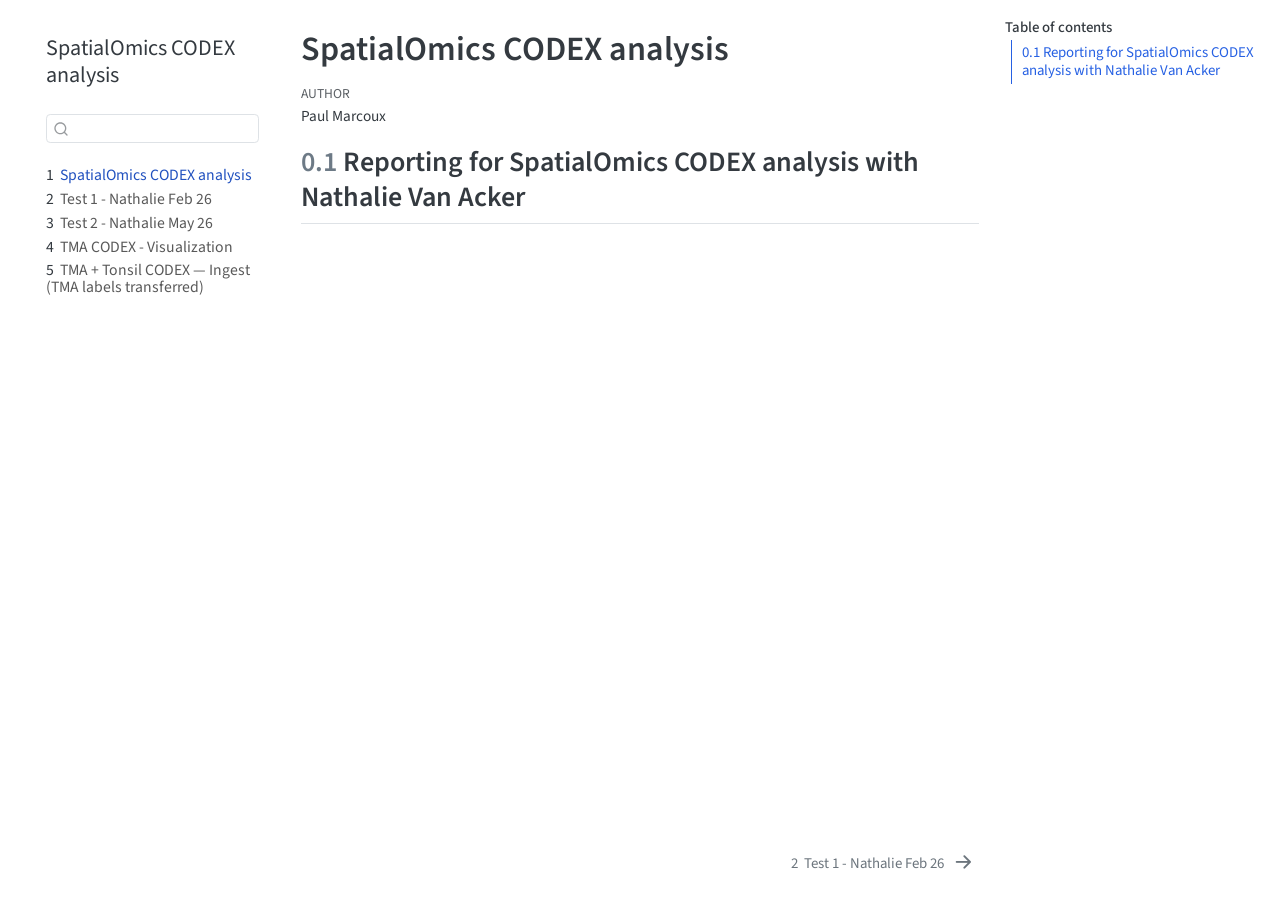
==== commit dbe71f33: "Built site for gh-pages" ====
--- a/index.html
+++ b/index.html
@@ -132,6 +132,12 @@
   <div class="sidebar-item-container"> 
   <a href="./CODEX_TMA_visualization.html" class="sidebar-item-text sidebar-link">
  <span class="menu-text"><span class="chapter-number">4</span>&nbsp; <span class="chapter-title">TMA CODEX - Visualization</span></span></a>
+  </div>
+</li>
+        <li class="sidebar-item">
+  <div class="sidebar-item-container"> 
+  <a href="./CODEX_TMA_ingest_visualization.html" class="sidebar-item-text sidebar-link">
+ <span class="menu-text"><span class="chapter-number">5</span>&nbsp; <span class="chapter-title">TMA + Tonsil CODEX — Ingest (TMA labels transferred)</span></span></a>
   </div>
 </li>
     </ul>
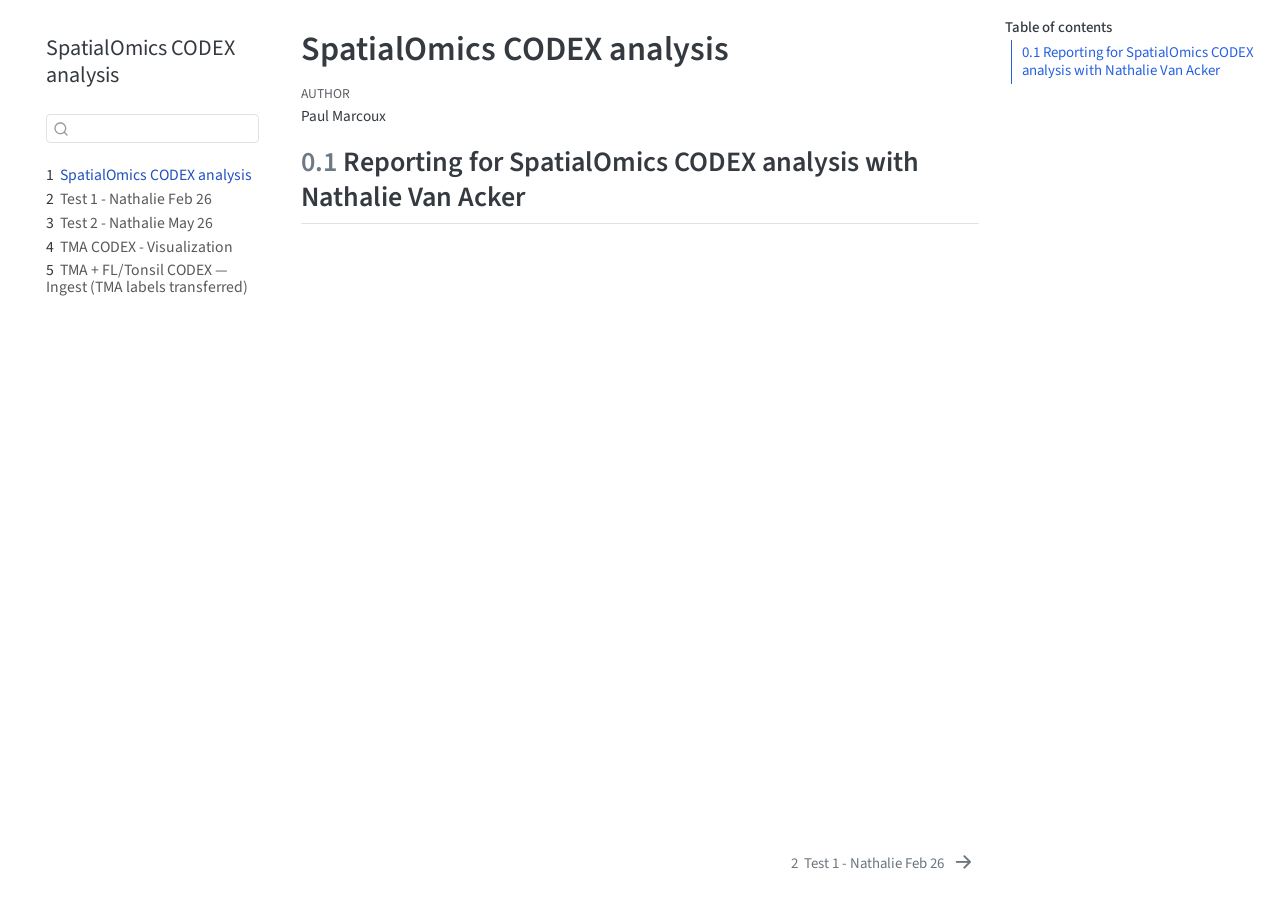
==== commit 1ce1254d: "Built site for gh-pages" ====
--- a/index.html
+++ b/index.html
@@ -137,7 +137,7 @@
         <li class="sidebar-item">
   <div class="sidebar-item-container"> 
   <a href="./CODEX_TMA_ingest_visualization.html" class="sidebar-item-text sidebar-link">
- <span class="menu-text"><span class="chapter-number">5</span>&nbsp; <span class="chapter-title">TMA + Tonsil CODEX — Ingest (TMA labels transferred)</span></span></a>
+ <span class="menu-text"><span class="chapter-number">5</span>&nbsp; <span class="chapter-title">TMA + FL/Tonsil CODEX — Ingest (TMA labels transferred)</span></span></a>
   </div>
 </li>
     </ul>
